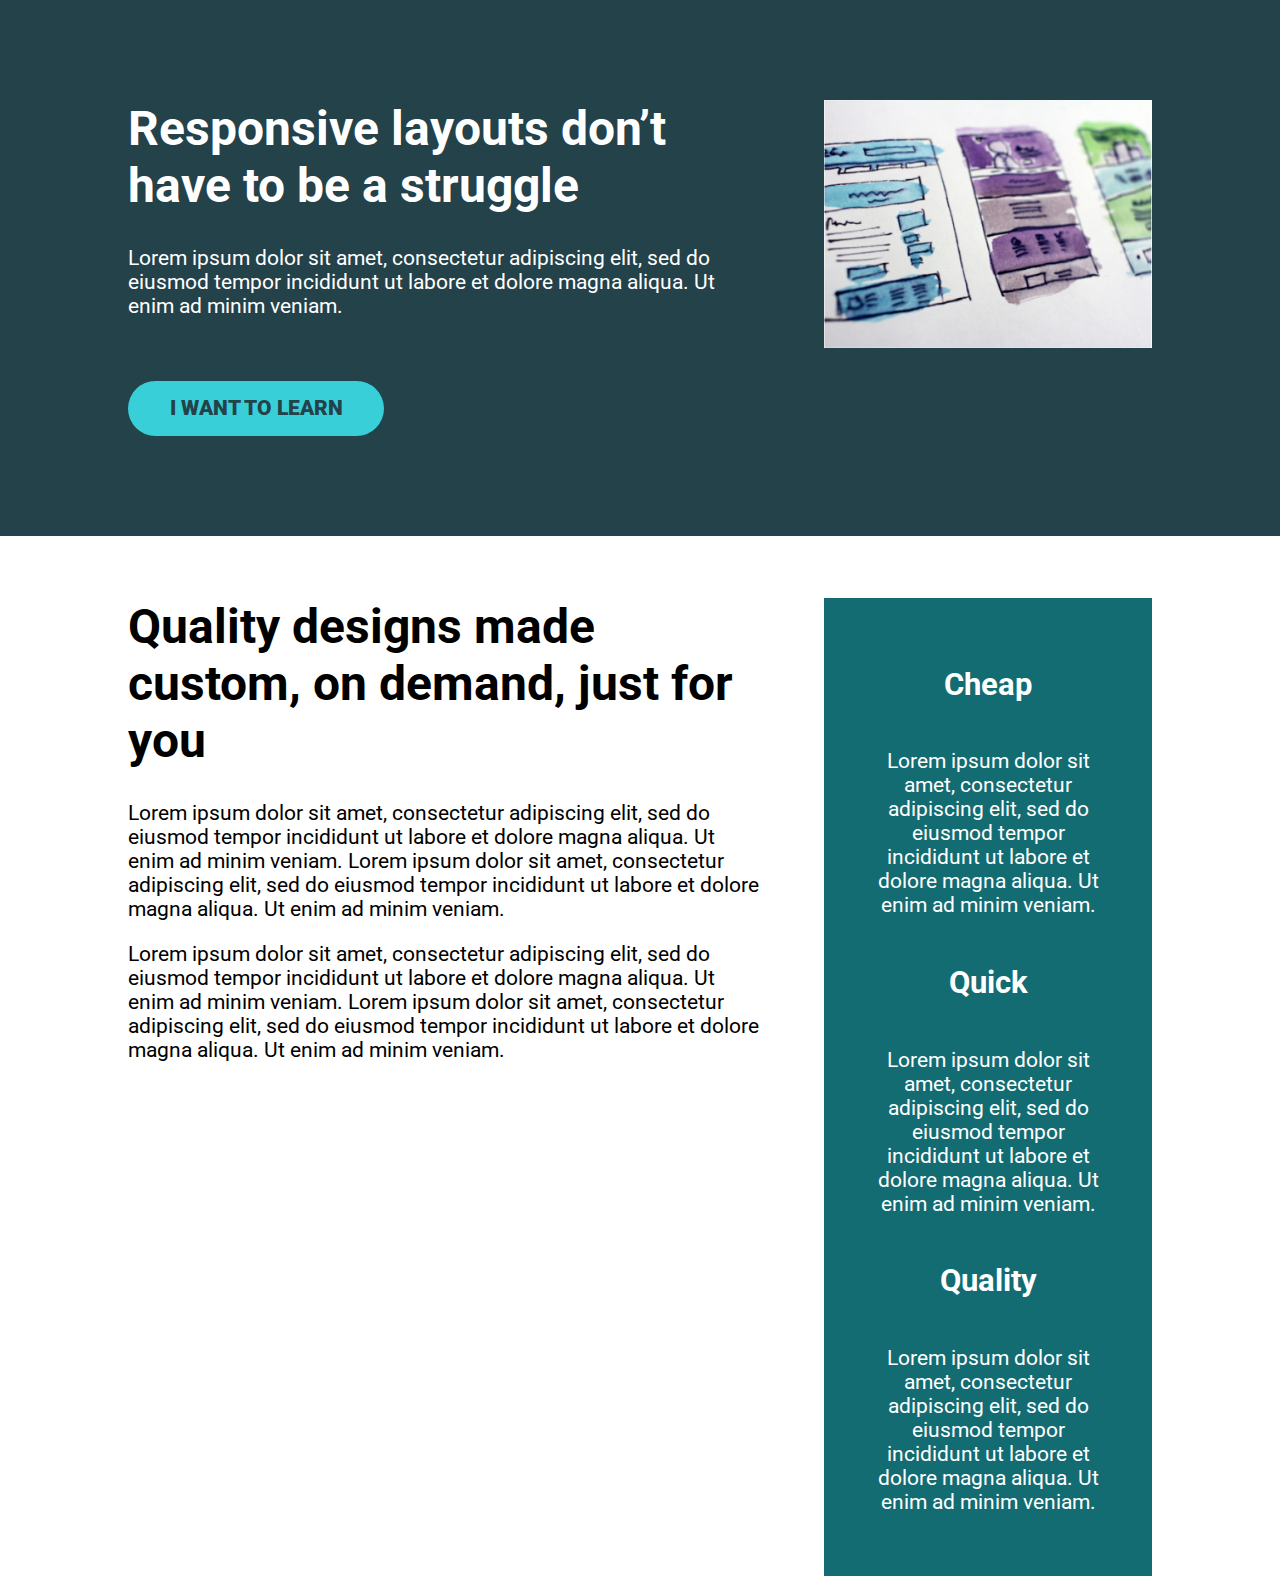
==== 02-6 - challenge 2/index.html @ e0ad8ad6 "flex box challenge 2 solution" ====
<!DOCTYPE html>
<html lang="en">
  <head>
    <meta charset="UTF-8" />
    <meta name="viewport" content="width=device-width, initial-scale=1.0" />
    <title>Conquering Rsponsive Layouts</title>
    <link
      href="https://fonts.googleapis.com/css2?family=Roboto:wght@400;900&display=swap"
      rel="stylesheet"
    />
    <link rel="stylesheet" href="style.css" />
  </head>
  <body>
    <div class="hero">
      <div class="container row">
        <div class="hero__text">
          <h1>Responsive layouts don’t have to be a struggle</h1>
          <p>
            Lorem ipsum dolor sit amet, consectetur adipiscing elit, sed do
            eiusmod tempor incididunt ut labore et dolore magna aliqua. Ut enim
            ad minim veniam.
          </p>
          <a href="#" class="btn">I want to learn</a>
        </div>
        <img
          class="hero__img"
          src="./img/hero-img.jpg"
          alt="website sketches"
        />
      </div>
    </div>

    <section class="section1">
      <div class="container row">
        <div class="hero__text">
          <h1>Quality designs made custom, on demand, just for you</h1>
          <p>
            Lorem ipsum dolor sit amet, consectetur adipiscing elit, sed do
            eiusmod tempor incididunt ut labore et dolore magna aliqua. Ut enim
            ad minim veniam. Lorem ipsum dolor sit amet, consectetur adipiscing
            elit, sed do eiusmod tempor incididunt ut labore et dolore magna
            aliqua. Ut enim ad minim veniam.
          </p>
          <p>
            Lorem ipsum dolor sit amet, consectetur adipiscing elit, sed do
            eiusmod tempor incididunt ut labore et dolore magna aliqua. Ut enim
            ad minim veniam. Lorem ipsum dolor sit amet, consectetur adipiscing
            elit, sed do eiusmod tempor incididunt ut labore et dolore magna
            aliqua. Ut enim ad minim veniam.
          </p>
        </div>
        <div class="hero__img s1text">
          <div>
            <h2>Cheap</h2>
            <p>
              Lorem ipsum dolor sit amet, consectetur adipiscing elit, sed do
              eiusmod tempor incididunt ut labore et dolore magna aliqua. Ut
              enim ad minim veniam.
            </p>
          </div>
          <div>
            <h2>Quick</h2>
            <p>
              Lorem ipsum dolor sit amet, consectetur adipiscing elit, sed do
              eiusmod tempor incididunt ut labore et dolore magna aliqua. Ut
              enim ad minim veniam.
            </p>
          </div>
          <div>
            <h2>Quality</h2>
            <p>
              Lorem ipsum dolor sit amet, consectetur adipiscing elit, sed do
              eiusmod tempor incididunt ut labore et dolore magna aliqua. Ut
              enim ad minim veniam.
            </p>
          </div>
        </div>
      </div>
    </section>
  </body>
</html>
---- 02-6 - challenge 2/style.css ----
/* 
////// For this challenge ///////

- All text is in the text.md file

// Requirements
1. Refer to the design specs for the
   overall layout 
2. The image should line up with
   the sidebar in the section
   below

*/

*,
*::before,
*::after {
  box-sizing: border-box;
}

body {
  margin: 0;
  font-family: "Roboto", sans-serif;
  font-size: 1.3rem;
}

img {
  max-width: 100%;
}

h1 {
  font-size: 3rem;
  margin-top: 0;
}

.container {
  width: 80%;
  max-width: 1100px;
  margin: 0 auto;
}

.row {
  /* display: flex => flex container */
  display: flex;
  justify-content: space-between;

  /* can't use yet */
  /* gap: 100px; */
}

.col {
  /* these are now flex items */
  width: 100%;
}

.col + .col {
  margin-left: 30px;
}

.hero {
  padding: 100px 0;
  background-color: #23424a;
  color: #fff;
}

.hero__text {
  width: 62%;
}

.hero__img {
  width: 32%;
  align-self: flex-start;
}

.hero p {
  margin-bottom: 3em;
}

.btn {
  display: inline-block;
  text-decoration: none;
  text-transform: uppercase;
  color: #23424a;
  font-weight: 900;
  background-color: #38cfd9;
  padding: 0.75em 2em;
  border-radius: 100px;
}

.btn:hover,
.btn:focus {
  opacity: 0.75;
}

.section1 {
  margin-top: 3em;
}

.section1 .hero__img div {
  display: flex;
  flex-direction: column;
  align-items: center;
}

.section1 .s1text {
  background: #136c72;
  color: white;
  padding: 2em;
}

.section1 .hero__img div p {
  text-align: center;
}
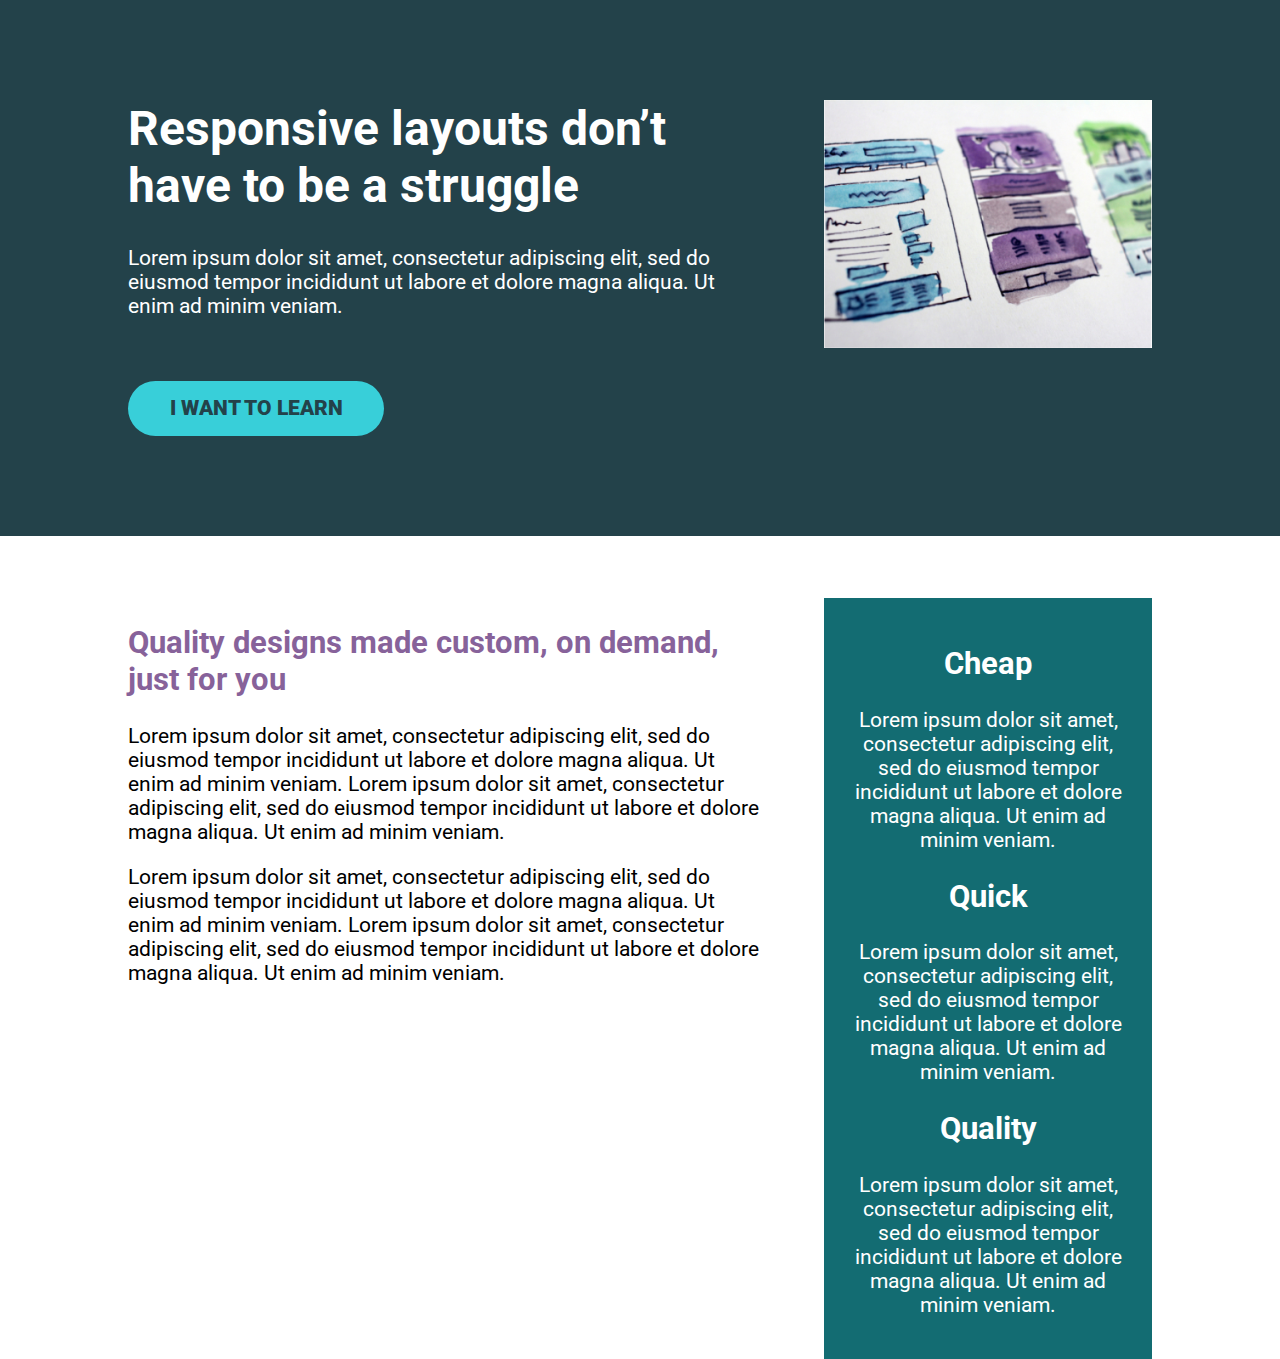
==== commit 30f57add: "flexbox challeng 2 solution" ====
--- a/02-6 - challenge 2/index.html
+++ b/02-6 - challenge 2/index.html
@@ -11,7 +11,7 @@
     <link rel="stylesheet" href="style.css" />
   </head>
   <body>
-    <div class="hero">
+    <header class="hero">
       <div class="container row">
         <div class="hero__text">
           <h1>Responsive layouts don’t have to be a struggle</h1>
@@ -28,54 +28,52 @@
           alt="website sketches"
         />
       </div>
-    </div>
+    </header>
 
-    <section class="section1">
-      <div class="container row">
-        <div class="hero__text">
-          <h1>Quality designs made custom, on demand, just for you</h1>
+    <main class="main container row">
+      <section class="primary-content">
+        <h2 class="section-title">Quality designs made custom, on demand, just for you</h2>
+        <p>
+          Lorem ipsum dolor sit amet, consectetur adipiscing elit, sed do
+          eiusmod tempor incididunt ut labore et dolore magna aliqua. Ut enim ad
+          minim veniam. Lorem ipsum dolor sit amet, consectetur adipiscing elit,
+          sed do eiusmod tempor incididunt ut labore et dolore magna aliqua. Ut
+          enim ad minim veniam.
+        </p>
+        <p>
+          Lorem ipsum dolor sit amet, consectetur adipiscing elit, sed do
+          eiusmod tempor incididunt ut labore et dolore magna aliqua. Ut enim ad
+          minim veniam. Lorem ipsum dolor sit amet, consectetur adipiscing elit,
+          sed do eiusmod tempor incididunt ut labore et dolore magna aliqua. Ut
+          enim ad minim veniam.
+        </p>
+      </section>
+      <aside class="sidebar">
+        <div>
+          <h2>Cheap</h2>
           <p>
             Lorem ipsum dolor sit amet, consectetur adipiscing elit, sed do
             eiusmod tempor incididunt ut labore et dolore magna aliqua. Ut enim
-            ad minim veniam. Lorem ipsum dolor sit amet, consectetur adipiscing
-            elit, sed do eiusmod tempor incididunt ut labore et dolore magna
-            aliqua. Ut enim ad minim veniam.
+            ad minim veniam.
           </p>
+        </div>
+        <div>
+          <h2>Quick</h2>
           <p>
             Lorem ipsum dolor sit amet, consectetur adipiscing elit, sed do
             eiusmod tempor incididunt ut labore et dolore magna aliqua. Ut enim
-            ad minim veniam. Lorem ipsum dolor sit amet, consectetur adipiscing
-            elit, sed do eiusmod tempor incididunt ut labore et dolore magna
-            aliqua. Ut enim ad minim veniam.
+            ad minim veniam.
           </p>
         </div>
-        <div class="hero__img s1text">
-          <div>
-            <h2>Cheap</h2>
-            <p>
-              Lorem ipsum dolor sit amet, consectetur adipiscing elit, sed do
-              eiusmod tempor incididunt ut labore et dolore magna aliqua. Ut
-              enim ad minim veniam.
-            </p>
-          </div>
-          <div>
-            <h2>Quick</h2>
-            <p>
-              Lorem ipsum dolor sit amet, consectetur adipiscing elit, sed do
-              eiusmod tempor incididunt ut labore et dolore magna aliqua. Ut
-              enim ad minim veniam.
-            </p>
-          </div>
-          <div>
-            <h2>Quality</h2>
-            <p>
-              Lorem ipsum dolor sit amet, consectetur adipiscing elit, sed do
-              eiusmod tempor incididunt ut labore et dolore magna aliqua. Ut
-              enim ad minim veniam.
-            </p>
-          </div>
-        </div>
-      </div>
-    </section>
+        <div>
+          <h2>Quality</h2>
+          <p>
+            Lorem ipsum dolor sit amet, consectetur adipiscing elit, sed do
+            eiusmod tempor incididunt ut labore et dolore magna aliqua. Ut enim
+            ad minim veniam.
+          </p>
+        </aside>
+      </section>
+    </main>
   </body>
 </html>
--- a/02-6 - challenge 2/style.css
+++ b/02-6 - challenge 2/style.css
@@ -92,22 +92,22 @@
   opacity: 0.75;
 }
 
-.section1 {
+.main {
   margin-top: 3em;
 }
 
-.section1 .hero__img div {
-  display: flex;
-  flex-direction: column;
-  align-items: center;
+.primary-content {
+  width: 62%;
 }
 
-.section1 .s1text {
+.section-title {
+  color: #87629a;
+}
+
+.sidebar {
+  width: 32%;
   background: #136c72;
   color: white;
-  padding: 2em;
-}
-
-.section1 .hero__img div p {
+  padding: 1em;
   text-align: center;
 }
